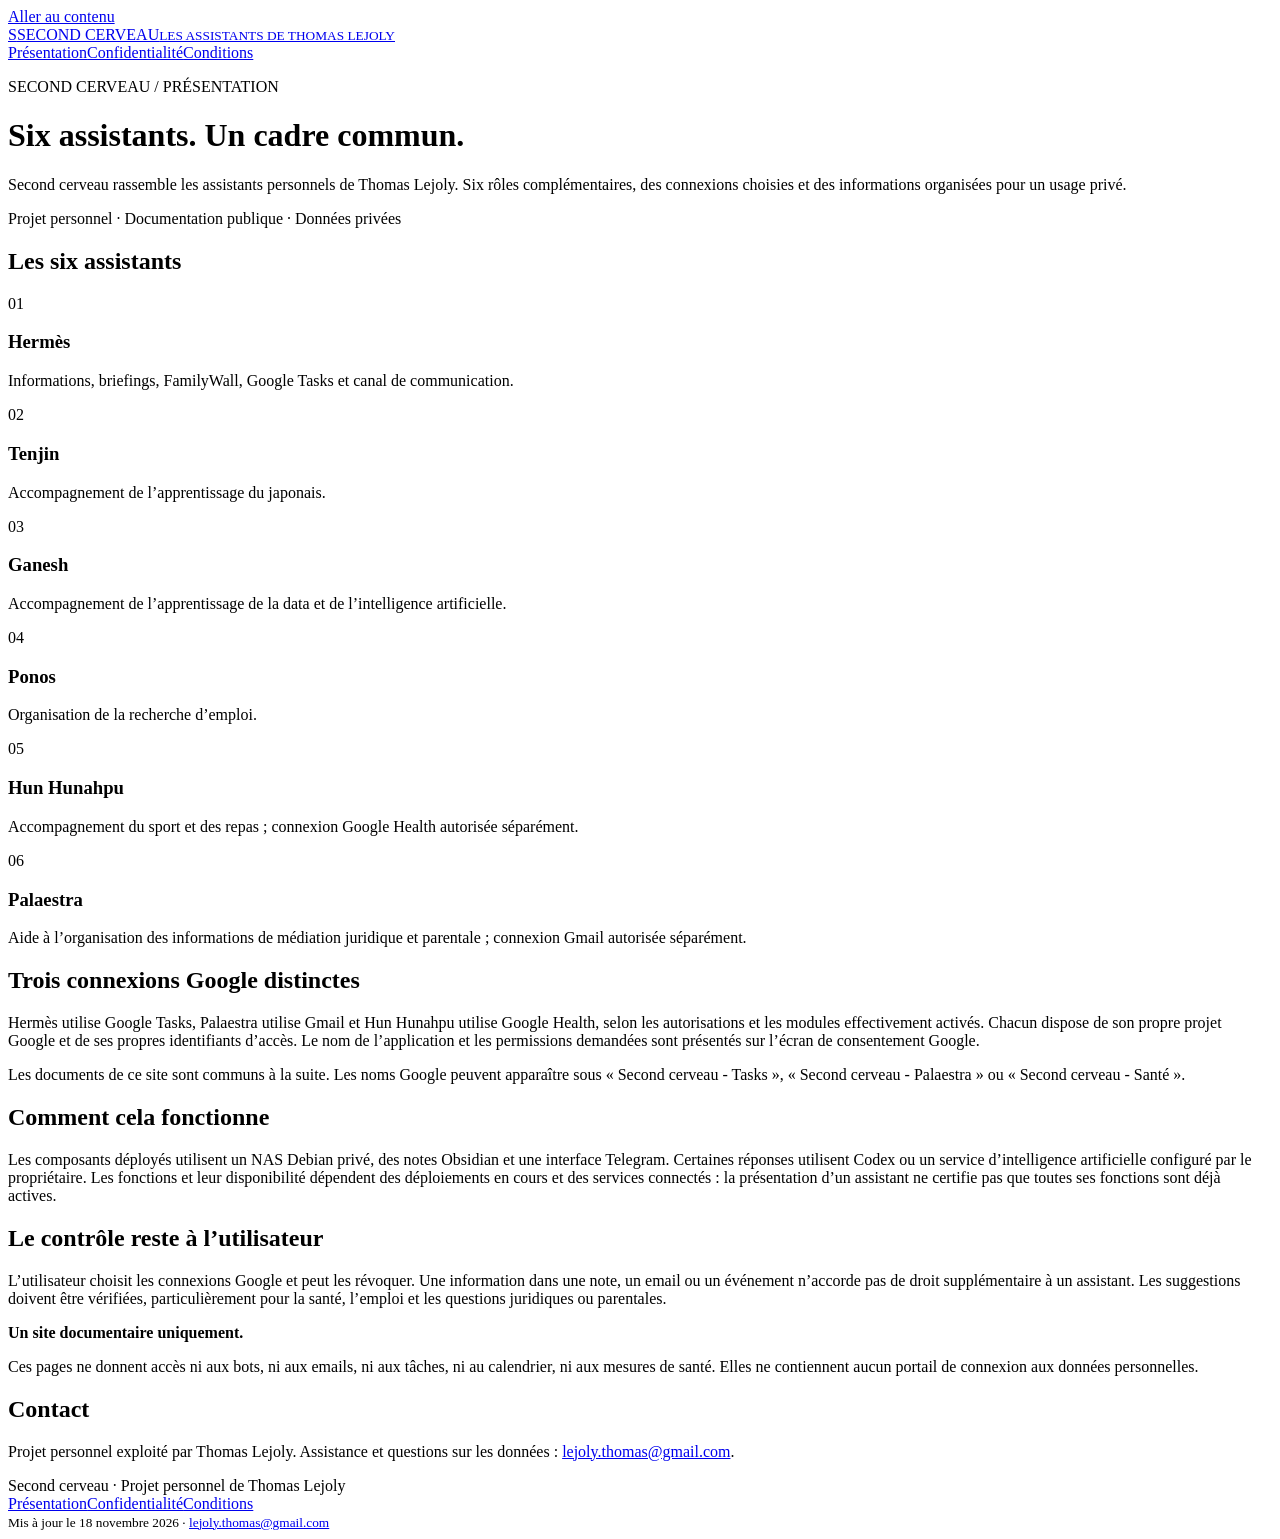
==== index.html @ 7843b137 "Publier les pages communes Second cerveau" ====
<!doctype html><html lang="fr"><head><meta charset="utf-8"><meta name="viewport" content="width=device-width,initial-scale=1"><meta name="description" content="Second cerveau : les assistants personnels de Thomas Lejoly, leurs connexions et leur politique de données."><title>Présentation — Second cerveau</title><link rel="stylesheet" href="style.css"></head><body><a class="skip" href="#contenu">Aller au contenu</a><header><a class="brand" href="index.html"><span class="mark">S</span><span>SECOND CERVEAU<small>LES ASSISTANTS DE THOMAS LEJOLY</small></span></a><nav aria-label="Navigation principale"><a href="index.html" aria-current="page">Présentation</a><a href="confidentialite.html">Confidentialité</a><a href="conditions.html">Conditions</a></nav></header><main id="contenu"><p class="eyebrow">SECOND CERVEAU / PRÉSENTATION</p><h1>Six assistants. Un cadre commun.</h1><p class="lead">Second cerveau rassemble les assistants personnels de Thomas Lejoly. Six rôles complémentaires, des connexions choisies et des informations organisées pour un usage privé.</p><div class="label">Projet personnel · Documentation publique · Données privées</div>
<h2>Les six assistants</h2><div class="grid"><section><span class="number">01</span><h3>Hermès</h3><p>Informations, briefings, FamilyWall, Google Tasks et canal de communication.</p></section><section><span class="number">02</span><h3>Tenjin</h3><p>Accompagnement de l’apprentissage du japonais.</p></section><section><span class="number">03</span><h3>Ganesh</h3><p>Accompagnement de l’apprentissage de la data et de l’intelligence artificielle.</p></section><section><span class="number">04</span><h3>Ponos</h3><p>Organisation de la recherche d’emploi.</p></section><section><span class="number">05</span><h3>Hun Hunahpu</h3><p>Accompagnement du sport et des repas ; connexion Google Health autorisée séparément.</p></section><section><span class="number">06</span><h3>Palaestra</h3><p>Aide à l’organisation des informations de médiation juridique et parentale ; connexion Gmail autorisée séparément.</p></section></div><h2>Trois connexions Google distinctes</h2><p>Hermès utilise Google Tasks, Palaestra utilise Gmail et Hun Hunahpu utilise Google Health, selon les autorisations et les modules effectivement activés. Chacun dispose de son propre projet Google et de ses propres identifiants d’accès. Le nom de l’application et les permissions demandées sont présentés sur l’écran de consentement Google.</p>
<p>Les documents de ce site sont communs à la suite. Les noms Google peuvent apparaître sous « Second cerveau - Tasks », « Second cerveau - Palaestra » ou « Second cerveau - Santé ».</p>
<h2>Comment cela fonctionne</h2><p>Les composants déployés utilisent un NAS Debian privé, des notes Obsidian et une interface Telegram. Certaines réponses utilisent Codex ou un service d’intelligence artificielle configuré par le propriétaire. Les fonctions et leur disponibilité dépendent des déploiements en cours et des services connectés : la présentation d’un assistant ne certifie pas que toutes ses fonctions sont déjà actives.</p>
<h2>Le contrôle reste à l’utilisateur</h2><p>L’utilisateur choisit les connexions Google et peut les révoquer. Une information dans une note, un email ou un événement n’accorde pas de droit supplémentaire à un assistant. Les suggestions doivent être vérifiées, particulièrement pour la santé, l’emploi et les questions juridiques ou parentales.</p>
<aside><strong>Un site documentaire uniquement.</strong><p>Ces pages ne donnent accès ni aux bots, ni aux emails, ni aux tâches, ni au calendrier, ni aux mesures de santé. Elles ne contiennent aucun portail de connexion aux données personnelles.</p></aside>
<h2>Contact</h2><p>Projet personnel exploité par Thomas Lejoly. Assistance et questions sur les données : <a href="mailto:lejoly.thomas@gmail.com">lejoly.thomas@gmail.com</a>.</p></main><footer><span>Second cerveau · Projet personnel de Thomas Lejoly</span><nav aria-label="Pied de page"><a href="index.html" aria-current="page">Présentation</a><a href="confidentialite.html">Confidentialité</a><a href="conditions.html">Conditions</a></nav><small>Mis à jour le 18 novembre 2026 · <a href="mailto:lejoly.thomas@gmail.com">lejoly.thomas@gmail.com</a></small></footer></body></html>
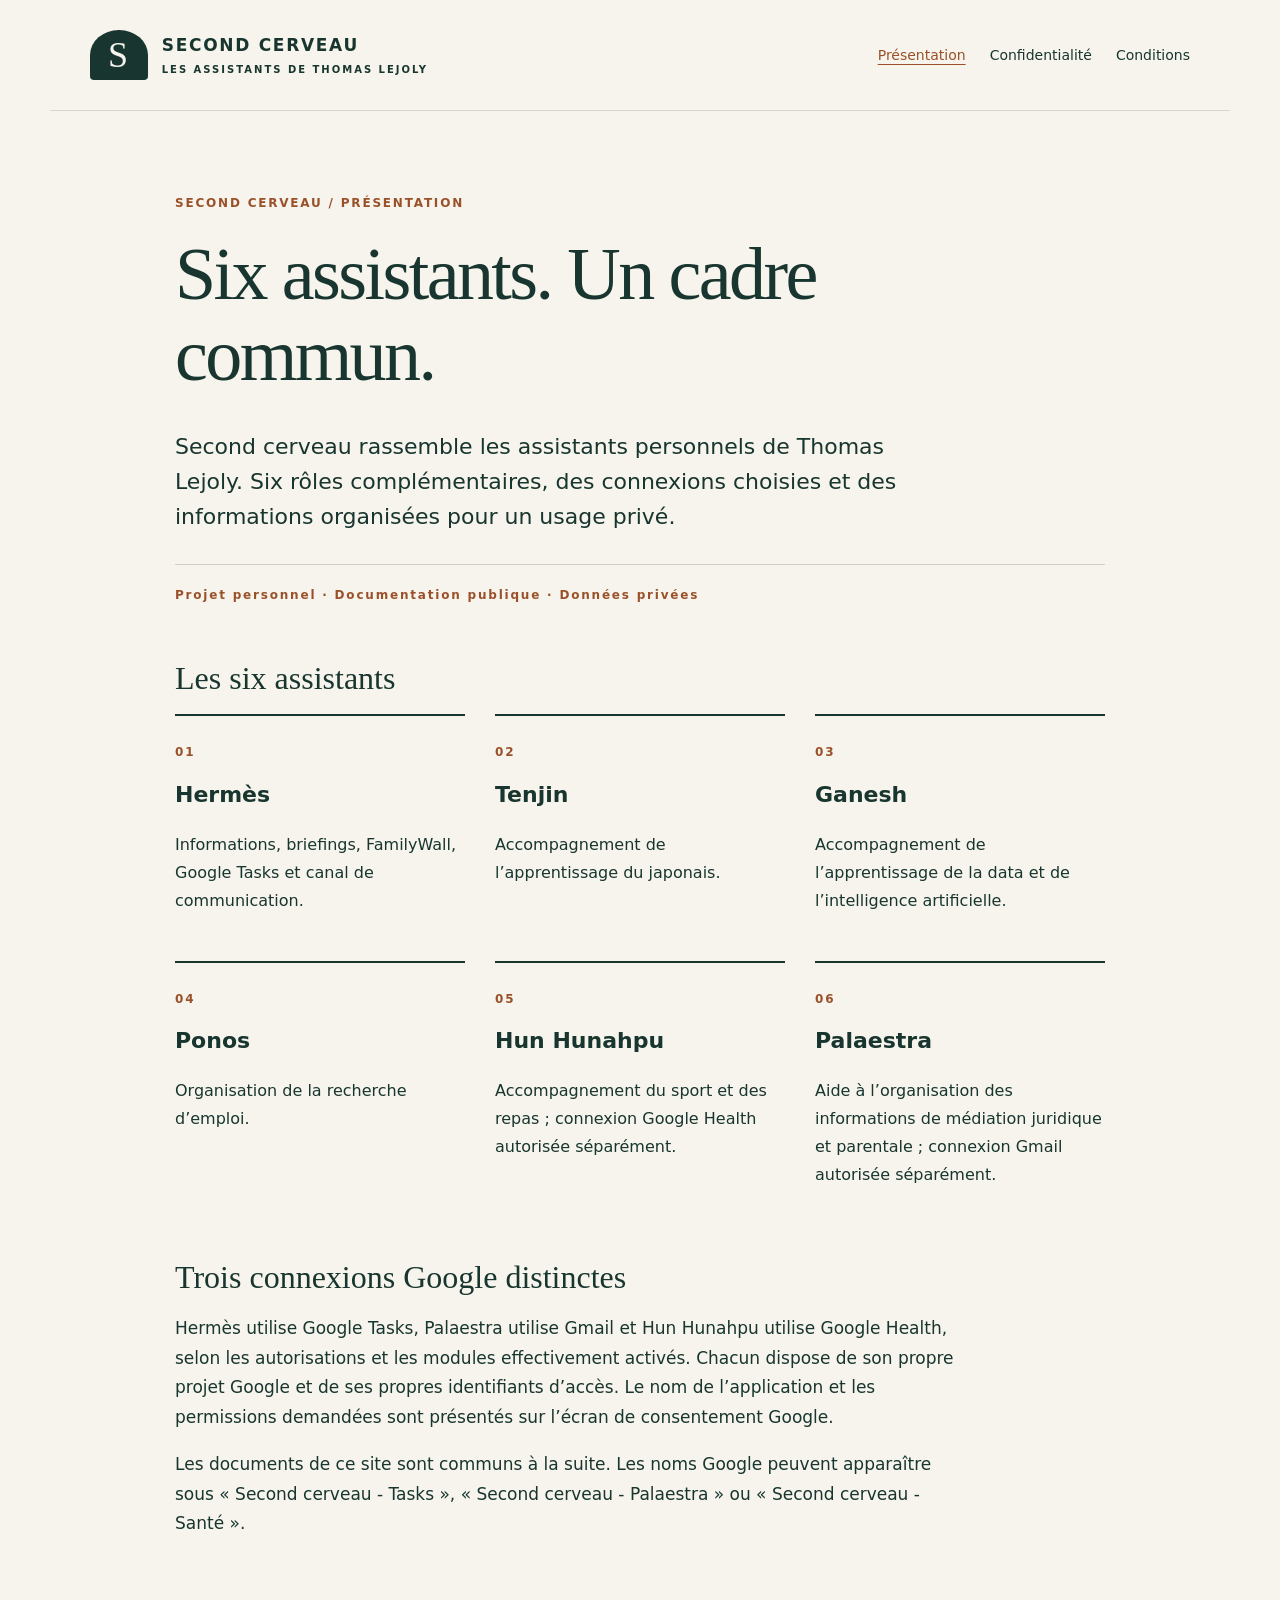
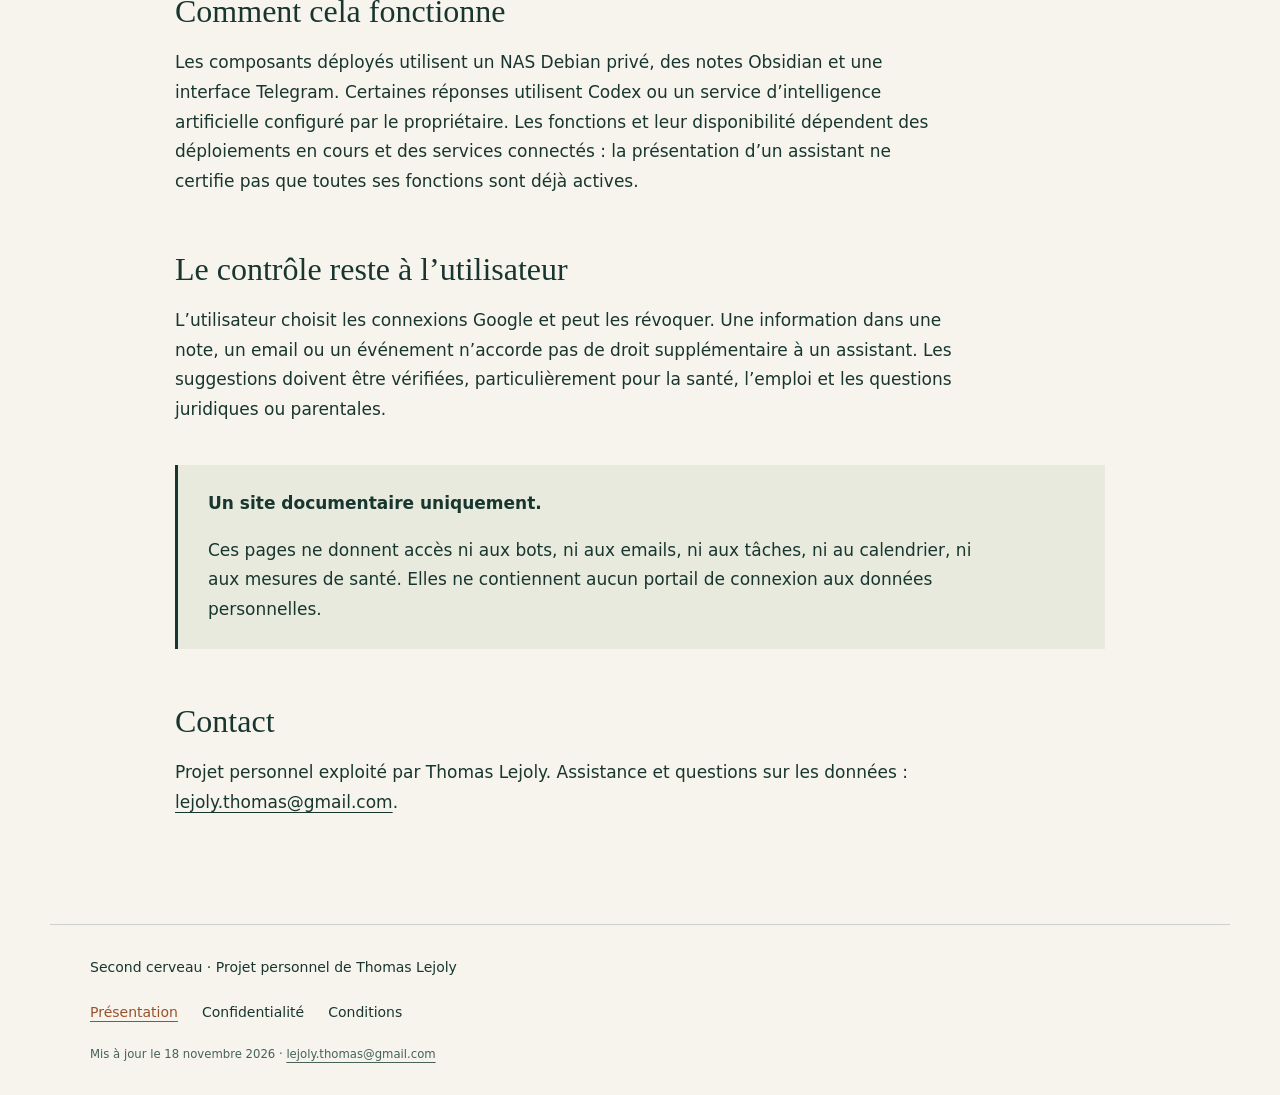
==== commit 7dbe9f4c: "Publier les pages communes Second cerveau" ====
--- a/index.html
+++ b/index.html
@@ -1,4 +1,4 @@
-<!doctype html><html lang="fr"><head><meta charset="utf-8"><meta name="viewport" content="width=device-width,initial-scale=1"><meta name="description" content="Second cerveau : les assistants personnels de Thomas Lejoly, leurs connexions et leur politique de données."><title>Présentation — Second cerveau</title><link rel="stylesheet" href="style.css"></head><body><a class="skip" href="#contenu">Aller au contenu</a><header><a class="brand" href="index.html"><span class="mark">S</span><span>SECOND CERVEAU<small>LES ASSISTANTS DE THOMAS LEJOLY</small></span></a><nav aria-label="Navigation principale"><a href="index.html" aria-current="page">Présentation</a><a href="confidentialite.html">Confidentialité</a><a href="conditions.html">Conditions</a></nav></header><main id="contenu"><p class="eyebrow">SECOND CERVEAU / PRÉSENTATION</p><h1>Six assistants. Un cadre commun.</h1><p class="lead">Second cerveau rassemble les assistants personnels de Thomas Lejoly. Six rôles complémentaires, des connexions choisies et des informations organisées pour un usage privé.</p><div class="label">Projet personnel · Documentation publique · Données privées</div>
+<!doctype html><html lang="fr"><head><meta charset="utf-8"><meta name="viewport" content="width=device-width,initial-scale=1"><meta name="description" content="Second cerveau : les assistants personnels de Thomas Lejoly, leurs connexions et leur politique de données."><title>Présentation — Second cerveau</title><meta name="google-site-verification" content="UJwpdZyruiKi0QQBRNBdk_fA5FHV_o0WUust5MKIB34" /><link rel="stylesheet" href="style.css"></head><body><a class="skip" href="#contenu">Aller au contenu</a><header><a class="brand" href="index.html"><span class="mark">S</span><span>SECOND CERVEAU<small>LES ASSISTANTS DE THOMAS LEJOLY</small></span></a><nav aria-label="Navigation principale"><a href="index.html" aria-current="page">Présentation</a><a href="confidentialite.html">Confidentialité</a><a href="conditions.html">Conditions</a></nav></header><main id="contenu"><p class="eyebrow">SECOND CERVEAU / PRÉSENTATION</p><h1>Six assistants. Un cadre commun.</h1><p class="lead">Second cerveau rassemble les assistants personnels de Thomas Lejoly. Six rôles complémentaires, des connexions choisies et des informations organisées pour un usage privé.</p><div class="label">Projet personnel · Documentation publique · Données privées</div>
 <h2>Les six assistants</h2><div class="grid"><section><span class="number">01</span><h3>Hermès</h3><p>Informations, briefings, FamilyWall, Google Tasks et canal de communication.</p></section><section><span class="number">02</span><h3>Tenjin</h3><p>Accompagnement de l’apprentissage du japonais.</p></section><section><span class="number">03</span><h3>Ganesh</h3><p>Accompagnement de l’apprentissage de la data et de l’intelligence artificielle.</p></section><section><span class="number">04</span><h3>Ponos</h3><p>Organisation de la recherche d’emploi.</p></section><section><span class="number">05</span><h3>Hun Hunahpu</h3><p>Accompagnement du sport et des repas ; connexion Google Health autorisée séparément.</p></section><section><span class="number">06</span><h3>Palaestra</h3><p>Aide à l’organisation des informations de médiation juridique et parentale ; connexion Gmail autorisée séparément.</p></section></div><h2>Trois connexions Google distinctes</h2><p>Hermès utilise Google Tasks, Palaestra utilise Gmail et Hun Hunahpu utilise Google Health, selon les autorisations et les modules effectivement activés. Chacun dispose de son propre projet Google et de ses propres identifiants d’accès. Le nom de l’application et les permissions demandées sont présentés sur l’écran de consentement Google.</p>
 <p>Les documents de ce site sont communs à la suite. Les noms Google peuvent apparaître sous « Second cerveau - Tasks », « Second cerveau - Palaestra » ou « Second cerveau - Santé ».</p>
 <h2>Comment cela fonctionne</h2><p>Les composants déployés utilisent un NAS Debian privé, des notes Obsidian et une interface Telegram. Certaines réponses utilisent Codex ou un service d’intelligence artificielle configuré par le propriétaire. Les fonctions et leur disponibilité dépendent des déploiements en cours et des services connectés : la présentation d’un assistant ne certifie pas que toutes ses fonctions sont déjà actives.</p>
--- a/style.css
+++ b/style.css
@@ -0,0 +1 @@
+:root{color-scheme:light;--ink:#18362f;--paper:#f6f4ec;--accent:#9a5129}*{box-sizing:border-box}body{margin:0;background:var(--paper);color:var(--ink);font:17px/1.75 system-ui,sans-serif}a{color:inherit;text-underline-offset:4px}header,footer{max-width:1180px;margin:auto;padding:30px 40px}header{display:flex;align-items:center;justify-content:space-between;border-bottom:1px solid #18362f25;gap:25px}.brand{display:flex;gap:14px;align-items:center;text-decoration:none;font-weight:750;letter-spacing:.1em}.brand small{display:block;font-size:10px;letter-spacing:.2em}.mark{background:var(--ink);color:var(--paper);font:36px Georgia,serif;padding:4px 18px;border-radius:50% 50% 4px 4px}nav{display:flex;flex-wrap:wrap;gap:24px;font-size:14px}nav a{text-decoration:none}nav a[aria-current]{color:var(--accent);text-decoration:underline}main{max-width:1010px;margin:auto;padding:70px 40px 90px}h1{font:clamp(42px,6vw,74px)/1.1 Georgia,serif;max-width:850px;letter-spacing:-.035em;margin:20px 0 32px}h2{font:32px/1.25 Georgia,serif;margin:52px 0 16px}h3{font-size:22px;margin:10px 0}p,li{max-width:780px}.lead{font-size:22px;line-height:1.6;max-width:760px}.eyebrow,.label,.number{font-size:12px;font-weight:700;letter-spacing:.15em;color:var(--accent)}.label{margin-top:30px;border-top:1px solid #18362f30;padding-top:20px}.grid{display:grid;grid-template-columns:repeat(3,1fr);gap:30px}.grid section{border-top:2px solid var(--ink);padding-top:20px}.grid p{font-size:16px}aside{background:#e7eadd;border-left:3px solid var(--ink);padding:24px 30px;margin-top:40px}aside p{margin-bottom:0}footer{border-top:1px solid #18362f30;font-size:14px}footer nav{margin:20px 0}footer small{display:block;color:#466259}.skip{position:absolute;left:12px;top:-100px;background:white;padding:10px}.skip:focus{top:0}a:focus-visible{outline:3px solid var(--accent);outline-offset:5px}@media(max-width:700px){header{align-items:flex-start;flex-direction:column}header,footer{padding:24px}main{padding:42px 24px 60px}.grid{grid-template-columns:1fr;gap:24px}nav{gap:18px}.lead{font-size:20px}h2{font-size:28px}}
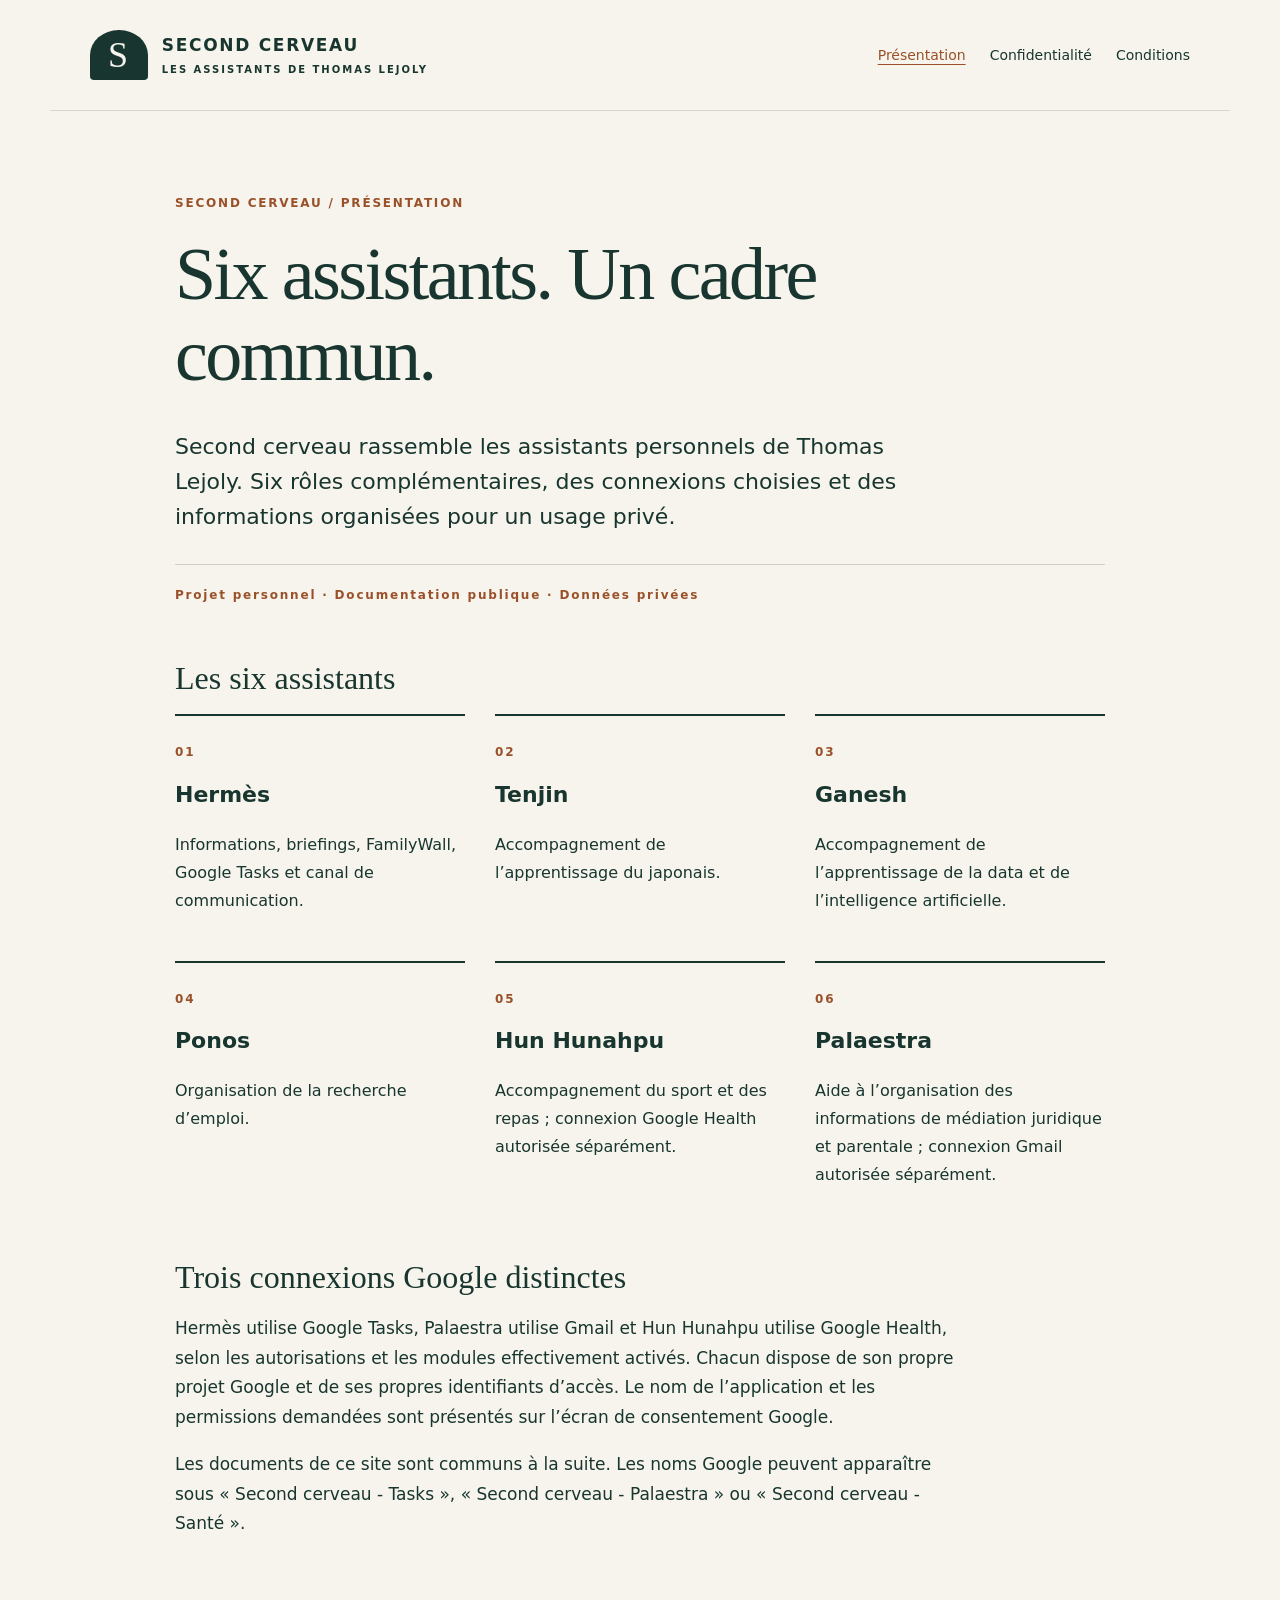
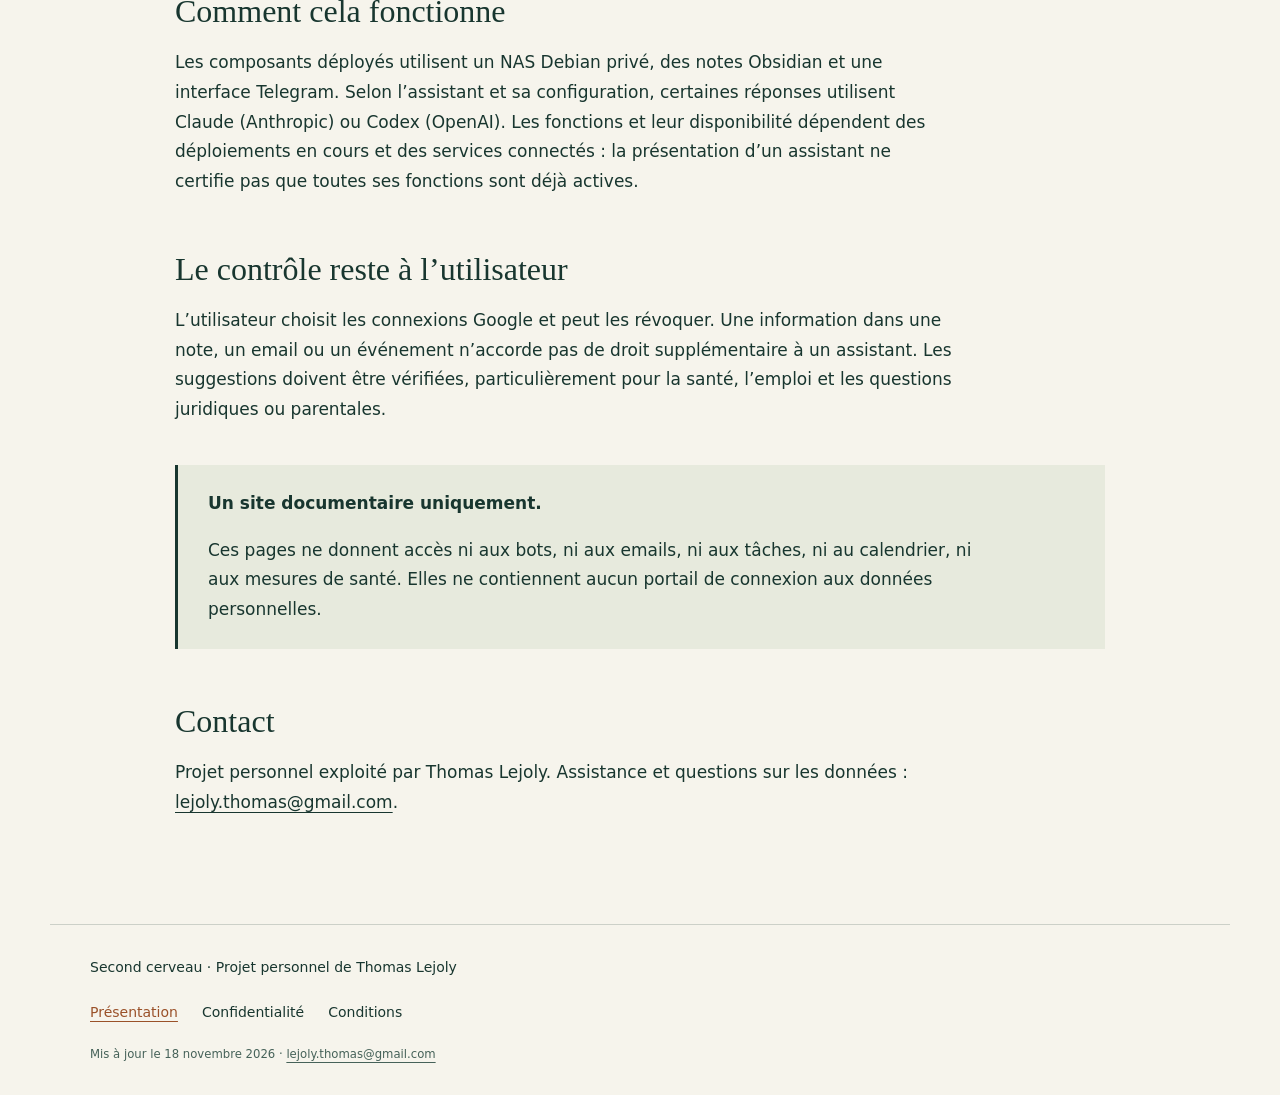
==== commit 40e2e773: "Publier les pages communes Second cerveau" ====
--- a/index.html
+++ b/index.html
@@ -1,7 +1,7 @@
 <!doctype html><html lang="fr"><head><meta charset="utf-8"><meta name="viewport" content="width=device-width,initial-scale=1"><meta name="description" content="Second cerveau : les assistants personnels de Thomas Lejoly, leurs connexions et leur politique de données."><title>Présentation — Second cerveau</title><meta name="google-site-verification" content="UJwpdZyruiKi0QQBRNBdk_fA5FHV_o0WUust5MKIB34" /><link rel="stylesheet" href="style.css"></head><body><a class="skip" href="#contenu">Aller au contenu</a><header><a class="brand" href="index.html"><span class="mark">S</span><span>SECOND CERVEAU<small>LES ASSISTANTS DE THOMAS LEJOLY</small></span></a><nav aria-label="Navigation principale"><a href="index.html" aria-current="page">Présentation</a><a href="confidentialite.html">Confidentialité</a><a href="conditions.html">Conditions</a></nav></header><main id="contenu"><p class="eyebrow">SECOND CERVEAU / PRÉSENTATION</p><h1>Six assistants. Un cadre commun.</h1><p class="lead">Second cerveau rassemble les assistants personnels de Thomas Lejoly. Six rôles complémentaires, des connexions choisies et des informations organisées pour un usage privé.</p><div class="label">Projet personnel · Documentation publique · Données privées</div>
 <h2>Les six assistants</h2><div class="grid"><section><span class="number">01</span><h3>Hermès</h3><p>Informations, briefings, FamilyWall, Google Tasks et canal de communication.</p></section><section><span class="number">02</span><h3>Tenjin</h3><p>Accompagnement de l’apprentissage du japonais.</p></section><section><span class="number">03</span><h3>Ganesh</h3><p>Accompagnement de l’apprentissage de la data et de l’intelligence artificielle.</p></section><section><span class="number">04</span><h3>Ponos</h3><p>Organisation de la recherche d’emploi.</p></section><section><span class="number">05</span><h3>Hun Hunahpu</h3><p>Accompagnement du sport et des repas ; connexion Google Health autorisée séparément.</p></section><section><span class="number">06</span><h3>Palaestra</h3><p>Aide à l’organisation des informations de médiation juridique et parentale ; connexion Gmail autorisée séparément.</p></section></div><h2>Trois connexions Google distinctes</h2><p>Hermès utilise Google Tasks, Palaestra utilise Gmail et Hun Hunahpu utilise Google Health, selon les autorisations et les modules effectivement activés. Chacun dispose de son propre projet Google et de ses propres identifiants d’accès. Le nom de l’application et les permissions demandées sont présentés sur l’écran de consentement Google.</p>
 <p>Les documents de ce site sont communs à la suite. Les noms Google peuvent apparaître sous « Second cerveau - Tasks », « Second cerveau - Palaestra » ou « Second cerveau - Santé ».</p>
-<h2>Comment cela fonctionne</h2><p>Les composants déployés utilisent un NAS Debian privé, des notes Obsidian et une interface Telegram. Certaines réponses utilisent Codex ou un service d’intelligence artificielle configuré par le propriétaire. Les fonctions et leur disponibilité dépendent des déploiements en cours et des services connectés : la présentation d’un assistant ne certifie pas que toutes ses fonctions sont déjà actives.</p>
+<h2>Comment cela fonctionne</h2><p>Les composants déployés utilisent un NAS Debian privé, des notes Obsidian et une interface Telegram. Selon l’assistant et sa configuration, certaines réponses utilisent Claude (Anthropic) ou Codex (OpenAI). Les fonctions et leur disponibilité dépendent des déploiements en cours et des services connectés : la présentation d’un assistant ne certifie pas que toutes ses fonctions sont déjà actives.</p>
 <h2>Le contrôle reste à l’utilisateur</h2><p>L’utilisateur choisit les connexions Google et peut les révoquer. Une information dans une note, un email ou un événement n’accorde pas de droit supplémentaire à un assistant. Les suggestions doivent être vérifiées, particulièrement pour la santé, l’emploi et les questions juridiques ou parentales.</p>
 <aside><strong>Un site documentaire uniquement.</strong><p>Ces pages ne donnent accès ni aux bots, ni aux emails, ni aux tâches, ni au calendrier, ni aux mesures de santé. Elles ne contiennent aucun portail de connexion aux données personnelles.</p></aside>
 <h2>Contact</h2><p>Projet personnel exploité par Thomas Lejoly. Assistance et questions sur les données : <a href="mailto:lejoly.thomas@gmail.com">lejoly.thomas@gmail.com</a>.</p></main><footer><span>Second cerveau · Projet personnel de Thomas Lejoly</span><nav aria-label="Pied de page"><a href="index.html" aria-current="page">Présentation</a><a href="confidentialite.html">Confidentialité</a><a href="conditions.html">Conditions</a></nav><small>Mis à jour le 18 novembre 2026 · <a href="mailto:lejoly.thomas@gmail.com">lejoly.thomas@gmail.com</a></small></footer></body></html>
